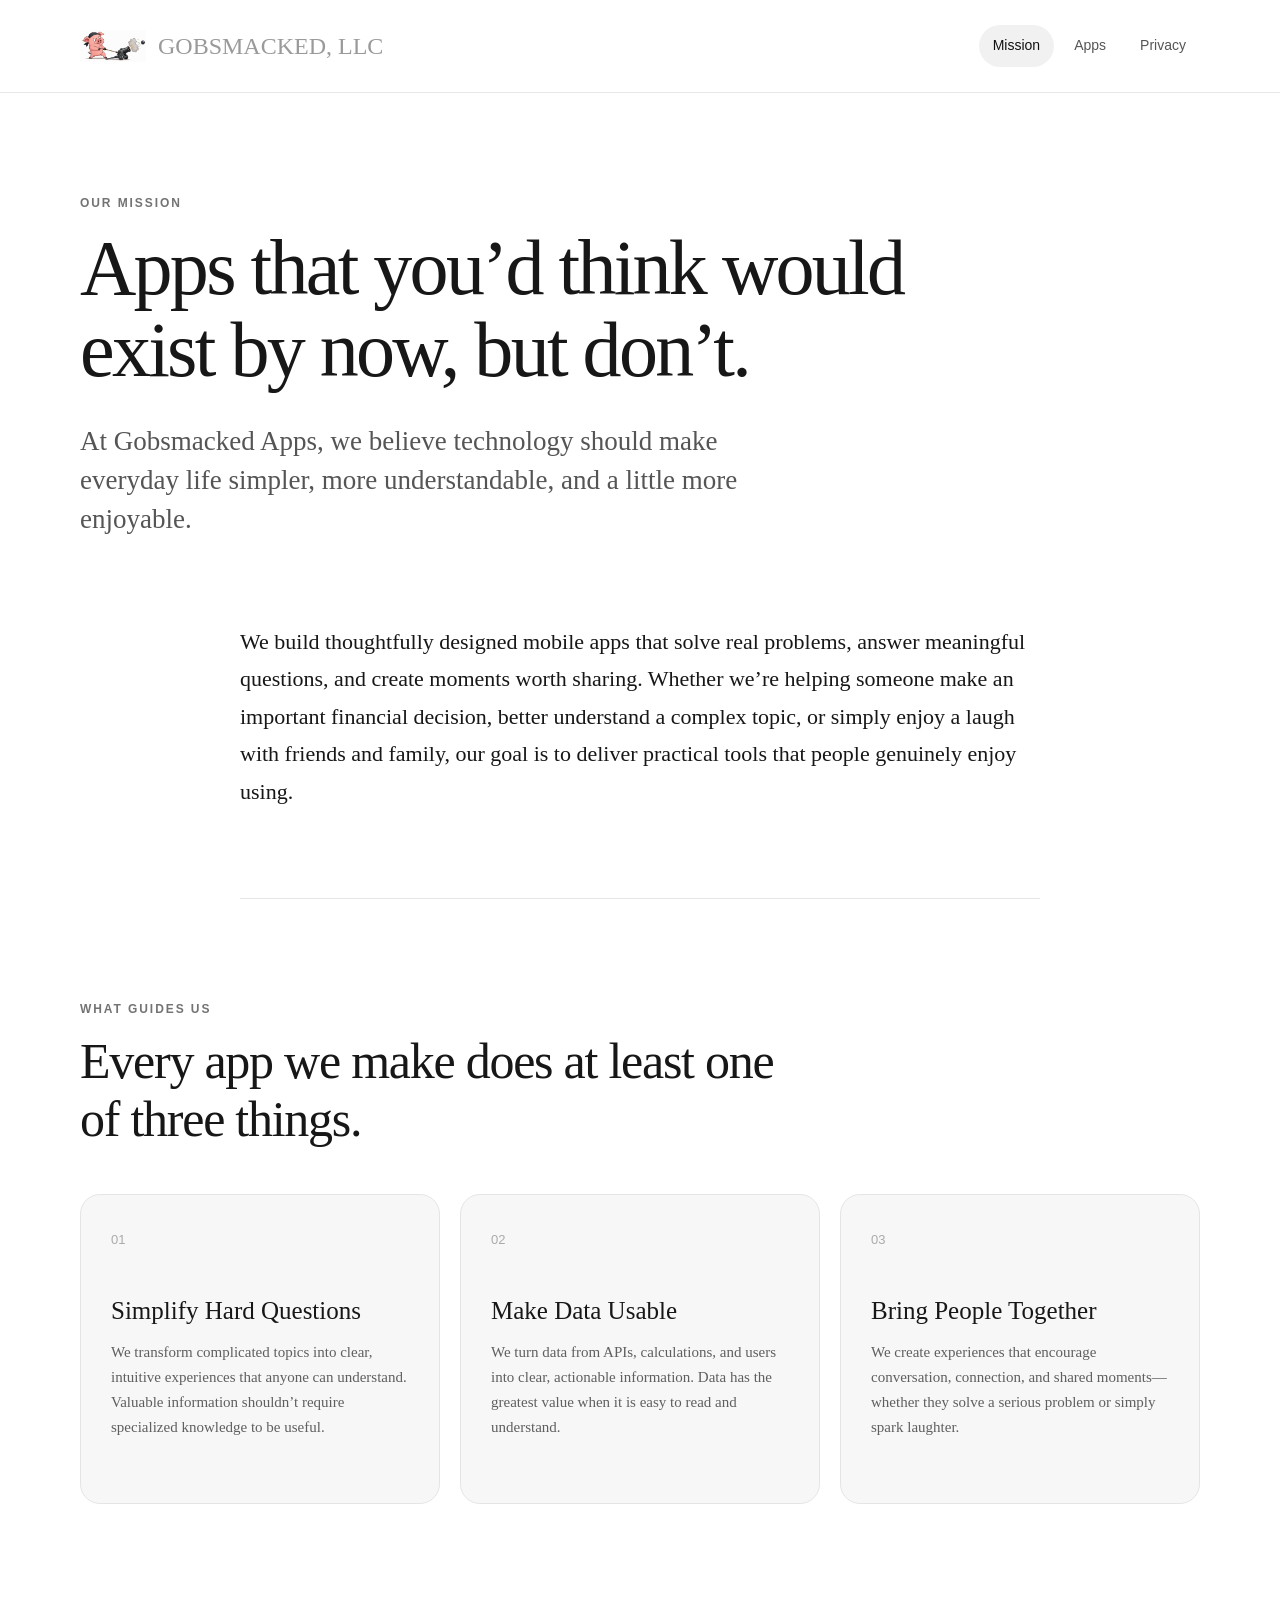
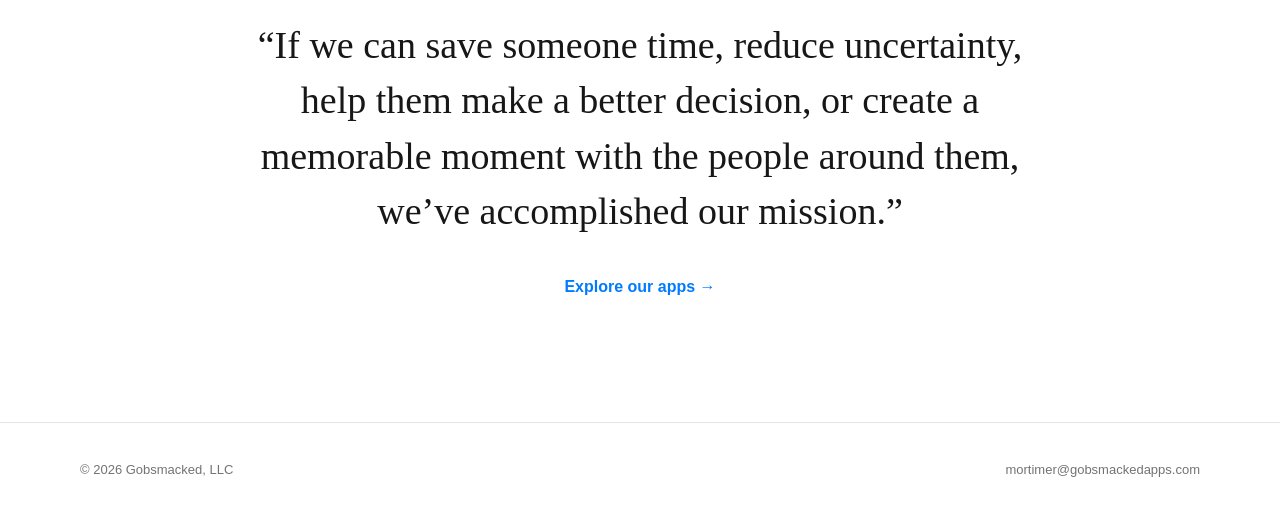
==== index.html @ e380d339 "add More-House app detail page" ====
<!DOCTYPE html>
<html lang="en">
  <head>
    <meta charset="utf-8">
    <meta name="viewport" content="width=device-width, initial-scale=1">
    <meta name="description" content="Gobsmacked Apps builds thoughtful mobile apps that make everyday life simpler, clearer, and more enjoyable.">
    <title>Our Mission | Gobsmacked Apps</title>
    <link rel="stylesheet" href="styles.css">
  </head>
  <body>
    <header class="site-header">
      <div class="site-header-inner">
        <a class="brand" href="./index.html" aria-label="Gobsmacked Apps home">
          <img src="other-images/logo.png" class="brand-logo" alt="">
          <span>GOBSMACKED, LLC</span>
        </a>
        <nav class="site-nav" aria-label="Main navigation">
          <a href="./index.html" aria-current="page">Mission</a>
          <a href="./apps/index.html">Apps</a>
          <a href="./privacy/index.html">Privacy</a>
        </nav>
      </div>
    </header>

    <main>
      <section class="mission-hero page-shell">
        <p class="eyebrow">OUR MISSION</p>
        <h1>Apps that you’d think would exist by now, but don’t.</h1>
        <p class="hero-copy">At Gobsmacked Apps, we believe technology should make everyday life simpler, more understandable, and a little more enjoyable.</p>
      </section>

      <section class="mission-intro page-shell narrow-shell">
        <p>We build thoughtfully designed mobile apps that solve real problems, answer meaningful questions, and create moments worth sharing. Whether we’re helping someone make an important financial decision, better understand a complex topic, or simply enjoy a laugh with friends and family, our goal is to deliver practical tools that people genuinely enjoy using.</p>
      </section>

      <section class="principles-section page-shell" aria-labelledby="principles-title">
        <div class="section-heading">
          <p class="eyebrow">WHAT GUIDES US</p>
          <h2 id="principles-title">Every app we make does at least one of three things.</h2>
        </div>

        <div class="principles-grid">
          <article class="principle-card">
            <span class="principle-number">01</span>
            <h3>Simplify Hard Questions</h3>
            <p>We transform complicated topics into clear, intuitive experiences that anyone can understand. Valuable information shouldn’t require specialized knowledge to be useful.</p>
          </article>
          <article class="principle-card">
            <span class="principle-number">02</span>
            <h3>Make Data Usable</h3>
            <p>We turn data from APIs, calculations, and users into clear, actionable information. Data has the greatest value when it is easy to read and understand.</p>
          </article>
          <article class="principle-card">
            <span class="principle-number">03</span>
            <h3>Bring People Together</h3>
            <p>We create experiences that encourage conversation, connection, and shared moments—whether they solve a serious problem or simply spark laughter.</p>
          </article>
        </div>
      </section>

      <section class="mission-closing page-shell narrow-shell">
        <blockquote>“If we can save someone time, reduce uncertainty, help them make a better decision, or create a memorable moment with the people around them, we’ve accomplished our mission.”</blockquote>
        <a class="text-link" href="./apps/index.html#collection">Explore our apps <span aria-hidden="true">→</span></a>
      </section>
    </main>

    <footer class="site-footer">
      <div class="page-shell footer-inner">
        <p>© 2026 Gobsmacked, LLC</p>
        <a href="mailto:mortimer@gobsmackedapps.com">mortimer@gobsmackedapps.com</a>
      </div>
    </footer>
  </body>
</html>
---- styles.css ----
:root {
  --ink: #171717;
  --muted: #737373;
  --soft: #f7f7f7;
  --line: #e5e5e5;
  --blue: #007aff;
}

* {
  box-sizing: border-box;
}

html {
  scroll-behavior: smooth;
}

body {
  margin: 0;
  color: var(--ink);
  background: #fff;
  font-family: Georgia, "Times New Roman", serif;
  font-size: 17px;
  line-height: 1.7;
}

img {
  max-width: 100%;
}

a {
  color: inherit;
}

.page-shell {
  width: min(1120px, calc(100% - 48px));
  margin-inline: auto;
}

.narrow-shell {
  width: min(800px, calc(100% - 48px));
}

.site-header {
  position: sticky;
  z-index: 20;
  top: 0;
  border-bottom: 1px solid rgba(229, 229, 229, 0.9);
  background: rgba(255, 255, 255, 0.94);
  backdrop-filter: blur(14px);
}

.site-header-inner {
  display: flex;
  align-items: center;
  justify-content: space-between;
  width: min(1120px, calc(100% - 48px));
  min-height: 92px;
  margin-inline: auto;
  gap: 32px;
}

.brand {
  display: inline-flex;
  align-items: center;
  gap: 12px;
  color: #9a9a9a;
  font-size: 24px;
  line-height: 1;
  text-decoration: none;
  white-space: nowrap;
}

.brand-logo {
  width: 66px;
  height: 66px;
  object-fit: contain;
}

.site-nav {
  display: flex;
  align-items: center;
  gap: 6px;
  font-family: -apple-system, BlinkMacSystemFont, "Segoe UI", sans-serif;
  font-size: 14px;
}

.site-nav a {
  padding: 9px 14px;
  border-radius: 999px;
  color: #565656;
  text-decoration: none;
  transition: color 0.2s, background 0.2s;
}

.site-nav a:hover,
.site-nav a[aria-current="page"] {
  color: #111;
  background: #f1f1f1;
}

.eyebrow {
  margin: 0 0 14px;
  color: var(--muted);
  font-family: -apple-system, BlinkMacSystemFont, "Segoe UI", sans-serif;
  font-size: 12px;
  font-weight: 700;
  letter-spacing: 0.16em;
}

.mission-hero,
.page-hero {
  padding-top: 100px;
  padding-bottom: 66px;
}

.mission-hero h1,
.page-hero h1 {
  max-width: 930px;
  margin: 0;
  font-size: clamp(46px, 7vw, 78px);
  font-weight: 400;
  letter-spacing: -0.035em;
  line-height: 1.04;
}

.page-hero h1 {
  max-width: 760px;
}

.hero-copy {
  max-width: 720px;
  margin: 32px 0 0;
  color: #555;
  font-size: clamp(20px, 2.5vw, 27px);
  line-height: 1.45;
}

.mission-intro {
  padding: 18px 0 88px;
  border-bottom: 1px solid var(--line);
  font-size: 22px;
  line-height: 1.7;
}

.mission-intro p {
  margin: 0;
}

.principles-section {
  padding: 100px 0;
}

.section-heading {
  max-width: 720px;
  margin-bottom: 46px;
}

.section-heading h2,
.contact-strip h2 {
  margin: 0;
  font-size: clamp(34px, 4.5vw, 50px);
  font-weight: 400;
  letter-spacing: -0.025em;
  line-height: 1.15;
}

.principles-grid {
  display: grid;
  grid-template-columns: repeat(3, 1fr);
  gap: 20px;
}

.principle-card {
  min-height: 310px;
  padding: 30px;
  border: 1px solid var(--line);
  border-radius: 20px;
  background: var(--soft);
}

.principle-number {
  color: #aaa;
  font-family: -apple-system, BlinkMacSystemFont, "Segoe UI", sans-serif;
  font-size: 13px;
}

.principle-card h3 {
  margin: 42px 0 14px;
  font-size: 25px;
  font-weight: 400;
  line-height: 1.2;
}

.principle-card p {
  margin: 0;
  color: #5f5f5f;
  font-size: 15px;
  line-height: 1.65;
}

.mission-closing {
  padding: 14px 0 120px;
  text-align: center;
}

.mission-closing blockquote {
  margin: 0 0 34px;
  font-size: clamp(25px, 3.5vw, 38px);
  line-height: 1.45;
}

.text-link {
  color: var(--blue);
  font-family: -apple-system, BlinkMacSystemFont, "Segoe UI", sans-serif;
  font-size: 16px;
  font-weight: 600;
  text-decoration: none;
}

.text-link:hover {
  text-decoration: underline;
}

.catalog-section {
  padding: 30px 0 110px;
}

.catalog-heading {
  display: flex;
  align-items: end;
  justify-content: space-between;
  max-width: none;
  gap: 40px;
  scroll-margin-top: 112px;
}

.catalog-heading > p {
  max-width: 390px;
  margin: 0 0 4px;
  color: var(--muted);
}

.apps-grid {
  display: grid;
  grid-template-columns: repeat(2, minmax(0, 1fr));
  gap: 20px;
}

.app-store-item {
  display: flex;
  align-items: center;
  min-height: 136px;
  gap: 18px;
  padding: 24px;
  border: 1px solid var(--line);
  border-radius: 20px;
  color: inherit;
  background: var(--soft);
  font-family: -apple-system, BlinkMacSystemFont, "Segoe UI", sans-serif;
  text-decoration: none;
  transition: background 0.2s, transform 0.2s;
}

.app-store-item:hover {
  background: #efefef;
  transform: translateY(-1px);
}

.app-icon {
  width: 76px;
  height: 76px;
  border-radius: 17px;
  flex-shrink: 0;
}

.app-info {
  flex: 1;
  min-width: 0;
}

.app-name {
  font-size: 19px;
  font-weight: 650;
  line-height: 1.2;
}

.app-description {
  margin-top: 7px;
  color: #707070;
  font-size: 13px;
  line-height: 1.45;
}

.app-card-arrow {
  flex-shrink: 0;
  color: #9a9a9a;
  font-size: 24px;
  line-height: 1;
  transition: color 0.2s, transform 0.2s;
}

.app-store-item:hover .app-card-arrow {
  color: var(--blue);
  transform: translateX(3px);
}

.app-detail-hero {
  display: grid;
  grid-template-columns: minmax(220px, 310px) minmax(0, 1fr);
  gap: clamp(48px, 8vw, 100px);
  padding-top: 96px;
  padding-bottom: 105px;
}

.app-detail-product {
  align-self: start;
}

.app-detail-icon {
  display: block;
  width: 100%;
  border-radius: 24%;
  box-shadow: 0 24px 55px rgba(0, 0, 0, 0.14);
}

.app-detail-action {
  display: inline-flex;
  align-items: center;
  justify-content: center;
  min-height: 44px;
  margin-top: 24px;
  padding: 10px 18px;
  border-radius: 999px;
  color: #555;
  background: #e9e9e9;
  font-family: -apple-system, BlinkMacSystemFont, "Segoe UI", sans-serif;
  font-size: 12px;
  font-weight: 750;
  letter-spacing: 0.045em;
  line-height: 1;
  text-decoration: none;
}

.app-detail-action.is-available {
  color: #fff;
  background: var(--blue);
}

.app-detail-note {
  margin: 14px 0 0;
  color: var(--muted);
  font-size: 13px;
  line-height: 1.5;
}

.app-detail-copy h1 {
  margin: 0;
  font-family: -apple-system, BlinkMacSystemFont, "Segoe UI", sans-serif;
  font-size: clamp(50px, 7vw, 82px);
  font-weight: 800;
  letter-spacing: -0.055em;
  line-height: 0.98;
}

.app-detail-copy h2 {
  max-width: 690px;
  margin: 28px 0 26px;
  font-size: clamp(29px, 3.7vw, 44px);
  font-weight: 400;
  letter-spacing: -0.025em;
  line-height: 1.17;
}

.app-detail-copy > p:not(.eyebrow) {
  max-width: 710px;
  margin: 0 0 16px;
  color: #4f4f4f;
  font-size: 19px;
  line-height: 1.65;
}

.app-detail-copy .privacy-promise {
  margin-top: 27px;
  padding-top: 22px;
  border-top: 1px solid var(--line);
  color: #277b42;
  font-size: 15px;
  font-style: italic;
}

.app-content-section {
  padding-top: 100px;
  padding-bottom: 100px;
}

.app-content-section h2,
.app-gallery-section h2,
.app-final-cta h2 {
  margin: 0;
  font-size: clamp(35px, 4.6vw, 52px);
  font-weight: 400;
  letter-spacing: -0.03em;
  line-height: 1.13;
}

.app-content-intro {
  border-top: 1px solid var(--line);
}

.question-grid,
.difference-grid {
  display: grid;
  grid-template-columns: repeat(2, minmax(0, 1fr));
  gap: 20px;
}

.question-grid article,
.difference-grid article {
  padding: 30px;
  border: 1px solid var(--line);
  border-radius: 20px;
  background: var(--soft);
}

.question-grid h3,
.difference-grid h3,
.feature-panel h3 {
  margin: 0 0 12px;
  font-size: 23px;
  font-weight: 400;
  line-height: 1.3;
}

.question-grid p,
.difference-grid p {
  margin: 0;
  color: #5d5d5d;
  font-size: 15px;
  line-height: 1.65;
}

.workflow-section,
.scenario-section {
  background: #f6fbf7;
}

.section-heading > p:last-child {
  color: #5f5f5f;
  font-size: 18px;
}

.workflow-grid {
  display: grid;
  grid-template-columns: repeat(4, minmax(0, 1fr));
  gap: 18px;
  margin: 0;
  padding: 0;
  list-style: none;
  counter-reset: none;
}

.workflow-grid li {
  margin: 0;
  padding: 27px;
  border: 1px solid #dcebe0;
  border-radius: 18px;
  background: #fff;
}

.workflow-grid span {
  color: #26b957;
  font-family: -apple-system, BlinkMacSystemFont, "Segoe UI", sans-serif;
  font-size: 12px;
  font-weight: 750;
  letter-spacing: 0.1em;
}

.workflow-grid h3 {
  margin: 32px 0 12px;
  font-size: 20px;
  font-weight: 400;
  line-height: 1.3;
}

.workflow-grid p {
  margin: 0;
  color: #626262;
  font-size: 14px;
  line-height: 1.6;
}

.app-gallery-section {
  padding-top: 108px;
  padding-bottom: 115px;
}

.gallery-heading {
  display: flex;
  align-items: end;
  justify-content: space-between;
  gap: 50px;
  margin-bottom: 45px;
}

.gallery-heading > p {
  max-width: 360px;
  margin: 0 0 5px;
  color: var(--muted);
}

.app-gallery {
  display: flex;
  gap: 30px;
  overflow-x: auto;
  padding: 10px 4px 28px;
  scroll-snap-type: x mandatory;
  scrollbar-color: #c9c9c9 transparent;
}

.gallery-phone {
  position: relative;
  flex: 0 0 min(310px, 78vw);
  aspect-ratio: 1 / 2;
  margin: 0;
  scroll-snap-align: start;
}

.gallery-phone-screen {
  position: absolute;
  z-index: 1;
  top: 2.8%;
  right: 7.1%;
  bottom: 4.25%;
  left: 8.1%;
  overflow: hidden;
  border-radius: 13% / 6%;
  background: #000;
}

.gallery-phone-screen img {
  width: 100%;
  height: 100%;
  object-fit: cover;
}

.gallery-phone-frame {
  position: absolute;
  z-index: 2;
  inset: 0;
  width: 100%;
  height: 100%;
  pointer-events: none;
}

.gallery-phone figcaption {
  position: absolute;
  z-index: 3;
  bottom: -34px;
  left: 0;
  width: 100%;
  color: #666;
  font-family: -apple-system, BlinkMacSystemFont, "Segoe UI", sans-serif;
  font-size: 12px;
  text-align: center;
}

.scenario-layout,
.feature-split {
  display: grid;
  grid-template-columns: minmax(0, 0.9fr) minmax(0, 1.1fr);
  align-items: start;
  gap: clamp(50px, 8vw, 110px);
}

.scenario-layout > div > p:last-child,
.feature-split > div > p {
  color: #5e5e5e;
  font-size: 18px;
}

.scenario-list {
  display: grid;
  gap: 12px;
  margin: 0;
  padding: 0;
  list-style: none;
}

.scenario-list li {
  margin: 0;
  padding: 16px 19px;
  border: 1px solid #dcebe0;
  border-radius: 12px;
  background: #fff;
}

.feature-panel {
  padding: 32px;
  border-radius: 20px;
  color: #fff;
  background: #16251a;
}

.feature-panel ul {
  margin: 22px 0 0;
  padding-left: 21px;
}

.feature-panel li {
  margin: 10px 0;
}

.difference-section {
  border-top: 1px solid var(--line);
}

.faq-section {
  padding-top: 30px;
}

.faq-list {
  margin-top: 38px;
  border-top: 1px solid var(--line);
}

.faq-list details {
  border-bottom: 1px solid var(--line);
}

.faq-list summary {
  padding: 22px 38px 22px 0;
  cursor: pointer;
  font-size: 19px;
  font-weight: 600;
}

.faq-list details p {
  max-width: 800px;
  margin: -4px 0 24px;
  color: #5c5c5c;
}

.app-final-cta {
  display: grid;
  grid-template-columns: 100px minmax(0, 1fr) auto;
  align-items: center;
  gap: 30px;
  margin-top: 20px;
  margin-bottom: 110px;
  padding: 42px;
  border-radius: 24px;
  color: #fff;
  background: #16251a;
}

.app-final-icon {
  width: 100px;
  height: 100px;
  border-radius: 23px;
}

.app-final-cta .eyebrow {
  color: #94b99e;
}

.app-final-cta h2 {
  font-size: clamp(29px, 3.8vw, 42px);
}

.app-final-cta p:not(.eyebrow) {
  max-width: 620px;
  margin: 12px 0 0;
  color: #c6d4c9;
}

.app-final-cta .app-detail-action {
  margin: 0;
  color: #11351c;
  background: #fff;
}

.contact-strip {
  display: flex;
  align-items: center;
  justify-content: space-between;
  gap: 30px;
  margin-bottom: 110px;
  padding: 48px;
  border-radius: 24px;
  color: #fff;
  background: #111;
}

.contact-strip h2 {
  font-size: clamp(28px, 4vw, 42px);
}

.contact-strip .eyebrow {
  color: #aaa;
}

.contact-button {
  display: inline-flex;
  align-items: center;
  gap: 10px;
  flex-shrink: 0;
  padding: 13px 20px;
  border-radius: 9px;
  color: #fff;
  background: #1d74f2;
  font-family: -apple-system, BlinkMacSystemFont, "Segoe UI", sans-serif;
  font-size: 14px;
  font-weight: 650;
  text-decoration: none;
}

.contact-button img {
  width: 22px;
  height: 22px;
  object-fit: contain;
}

.policy-hero {
  padding: 92px 0 60px;
  border-bottom: 1px solid var(--line);
}

.policy-hero h1 {
  margin: 0;
  font-size: clamp(42px, 6vw, 66px);
  font-weight: 400;
  letter-spacing: -0.03em;
  line-height: 1.08;
}

.policy-date {
  margin: 24px 0 0;
  color: var(--muted);
  font-style: italic;
}

.policy-content {
  width: min(850px, calc(100% - 48px));
  margin-inline: auto;
  padding: 64px 0 110px;
}

.policy-content > p:first-child {
  margin-top: 0;
  font-size: 20px;
}

.policy-content h2 {
  margin: 64px 0 18px;
  padding-top: 8px;
  font-size: 30px;
  font-weight: 400;
  line-height: 1.25;
}

.policy-content h3 {
  margin: 28px 0 10px;
  font-size: 21px;
  font-weight: 400;
}

.policy-content p,
.policy-content li {
  color: #383838;
}

.policy-content ul {
  padding-left: 24px;
}

.policy-content li {
  margin: 8px 0;
}

.policy-content a {
  color: var(--blue);
}

.policy-content details {
  margin: 14px 0;
  padding: 0 22px;
  border: 1px solid var(--line);
  border-radius: 14px;
  background: var(--soft);
}

.policy-content summary {
  padding: 18px 0;
  cursor: pointer;
  font-size: 20px;
  font-weight: 600;
}

.policy-content details p:last-child {
  margin-bottom: 22px;
}

.policy-note {
  margin-top: 64px;
  padding: 24px 28px;
  border-left: 3px solid #bdbdbd;
  background: var(--soft);
}

.policy-note h2 {
  margin-top: 0;
}

.site-footer {
  border-top: 1px solid var(--line);
  color: var(--muted);
  font-family: -apple-system, BlinkMacSystemFont, "Segoe UI", sans-serif;
  font-size: 13px;
}

.footer-inner {
  display: flex;
  align-items: center;
  justify-content: space-between;
  min-height: 94px;
  gap: 24px;
}

.footer-inner p {
  margin: 0;
}

.footer-inner a {
  color: inherit;
  text-decoration: none;
}

.footer-inner a:hover {
  color: var(--ink);
}

@media (max-width: 820px) {
  .principles-grid {
    grid-template-columns: 1fr;
  }

  .principle-card {
    min-height: 0;
  }

  .principle-card h3 {
    margin-top: 26px;
  }

  .catalog-heading {
    display: block;
  }

  .catalog-heading > p {
    margin-top: 18px;
  }

  .apps-grid {
    grid-template-columns: 1fr;
  }

  .app-detail-hero {
    grid-template-columns: 220px minmax(0, 1fr);
    gap: 44px;
  }

  .workflow-grid {
    grid-template-columns: repeat(2, minmax(0, 1fr));
  }

  .scenario-layout,
  .feature-split {
    grid-template-columns: 1fr;
  }

  .app-final-cta {
    grid-template-columns: 80px minmax(0, 1fr);
  }

  .app-final-icon {
    width: 80px;
    height: 80px;
  }

  .app-final-cta .app-detail-action {
    grid-column: 2;
    justify-self: start;
  }
}

@media (max-width: 620px) {
  .page-shell,
  .narrow-shell,
  .site-header-inner,
  .policy-content {
    width: min(100% - 32px, 1120px);
  }

  .site-header-inner {
    min-height: 78px;
    gap: 12px;
  }

  .brand {
    gap: 8px;
    font-size: 0;
  }

  .brand-logo {
    width: 52px;
    height: 52px;
  }

  .site-nav {
    gap: 2px;
    font-size: 13px;
  }

  .site-nav a {
    padding: 8px 10px;
  }

  .mission-hero,
  .page-hero {
    padding-top: 68px;
    padding-bottom: 50px;
  }

  .mission-intro {
    padding-bottom: 68px;
    font-size: 19px;
  }

  .principles-section,
  .catalog-section {
    padding: 74px 0;
  }

  .mission-closing {
    padding-bottom: 82px;
  }

  .contact-strip {
    display: block;
    margin-bottom: 74px;
    padding: 30px;
  }

  .contact-button {
    margin-top: 24px;
  }

  .app-store-item {
    display: grid;
    grid-template-columns: 62px minmax(0, 1fr) auto;
    align-items: center;
    column-gap: 16px;
    padding: 18px;
  }

  .app-icon {
    width: 62px;
    height: 62px;
  }

  .app-detail-hero {
    grid-template-columns: 112px minmax(0, 1fr);
    gap: 22px;
    padding-top: 58px;
    padding-bottom: 72px;
  }

  .app-detail-product {
    grid-column: 1;
    grid-row: 1 / span 3;
  }

  .app-detail-copy {
    display: contents;
  }

  .app-detail-icon {
    border-radius: 27px;
  }

  .app-detail-product .app-detail-action {
    width: 100%;
    min-height: 36px;
    margin-top: 14px;
    padding: 8px 5px;
    font-size: 9px;
  }

  .app-detail-note {
    display: none;
  }

  .app-detail-copy h1 {
    grid-column: 2;
    grid-row: 2;
    font-size: 42px;
  }

  .app-detail-copy h2 {
    grid-column: 2;
    grid-row: 3;
    margin: 15px 0 17px;
    font-size: 25px;
  }

  .app-detail-copy > p:not(.eyebrow) {
    grid-column: 1 / -1;
    font-size: 16px;
  }

  .app-detail-copy .eyebrow {
    grid-column: 2;
    grid-row: 1;
    align-self: end;
    margin-bottom: 8px;
    font-size: 9px;
  }

  .app-content-section,
  .app-gallery-section {
    padding-top: 72px;
    padding-bottom: 72px;
  }

  .question-grid,
  .difference-grid,
  .workflow-grid {
    grid-template-columns: 1fr;
  }

  .gallery-heading {
    display: block;
  }

  .gallery-heading > p {
    margin-top: 16px;
  }

  .app-gallery {
    margin-right: -16px;
  }

  .app-final-cta {
    display: grid;
    grid-template-columns: 64px minmax(0, 1fr);
    gap: 20px;
    margin-bottom: 74px;
    padding: 27px;
  }

  .app-final-icon {
    width: 64px;
    height: 64px;
    border-radius: 15px;
  }

  .app-final-cta .app-detail-action {
    grid-column: 1 / -1;
    justify-self: stretch;
  }

  .policy-hero {
    padding: 66px 0 44px;
  }

  .policy-content {
    padding: 48px 0 80px;
  }

  .policy-content h2 {
    margin-top: 50px;
  }

  .footer-inner {
    display: block;
    padding: 26px 0;
  }

  .footer-inner a {
    display: inline-block;
    margin-top: 4px;
  }
}

@media (prefers-reduced-motion: reduce) {
  html {
    scroll-behavior: auto;
  }
}
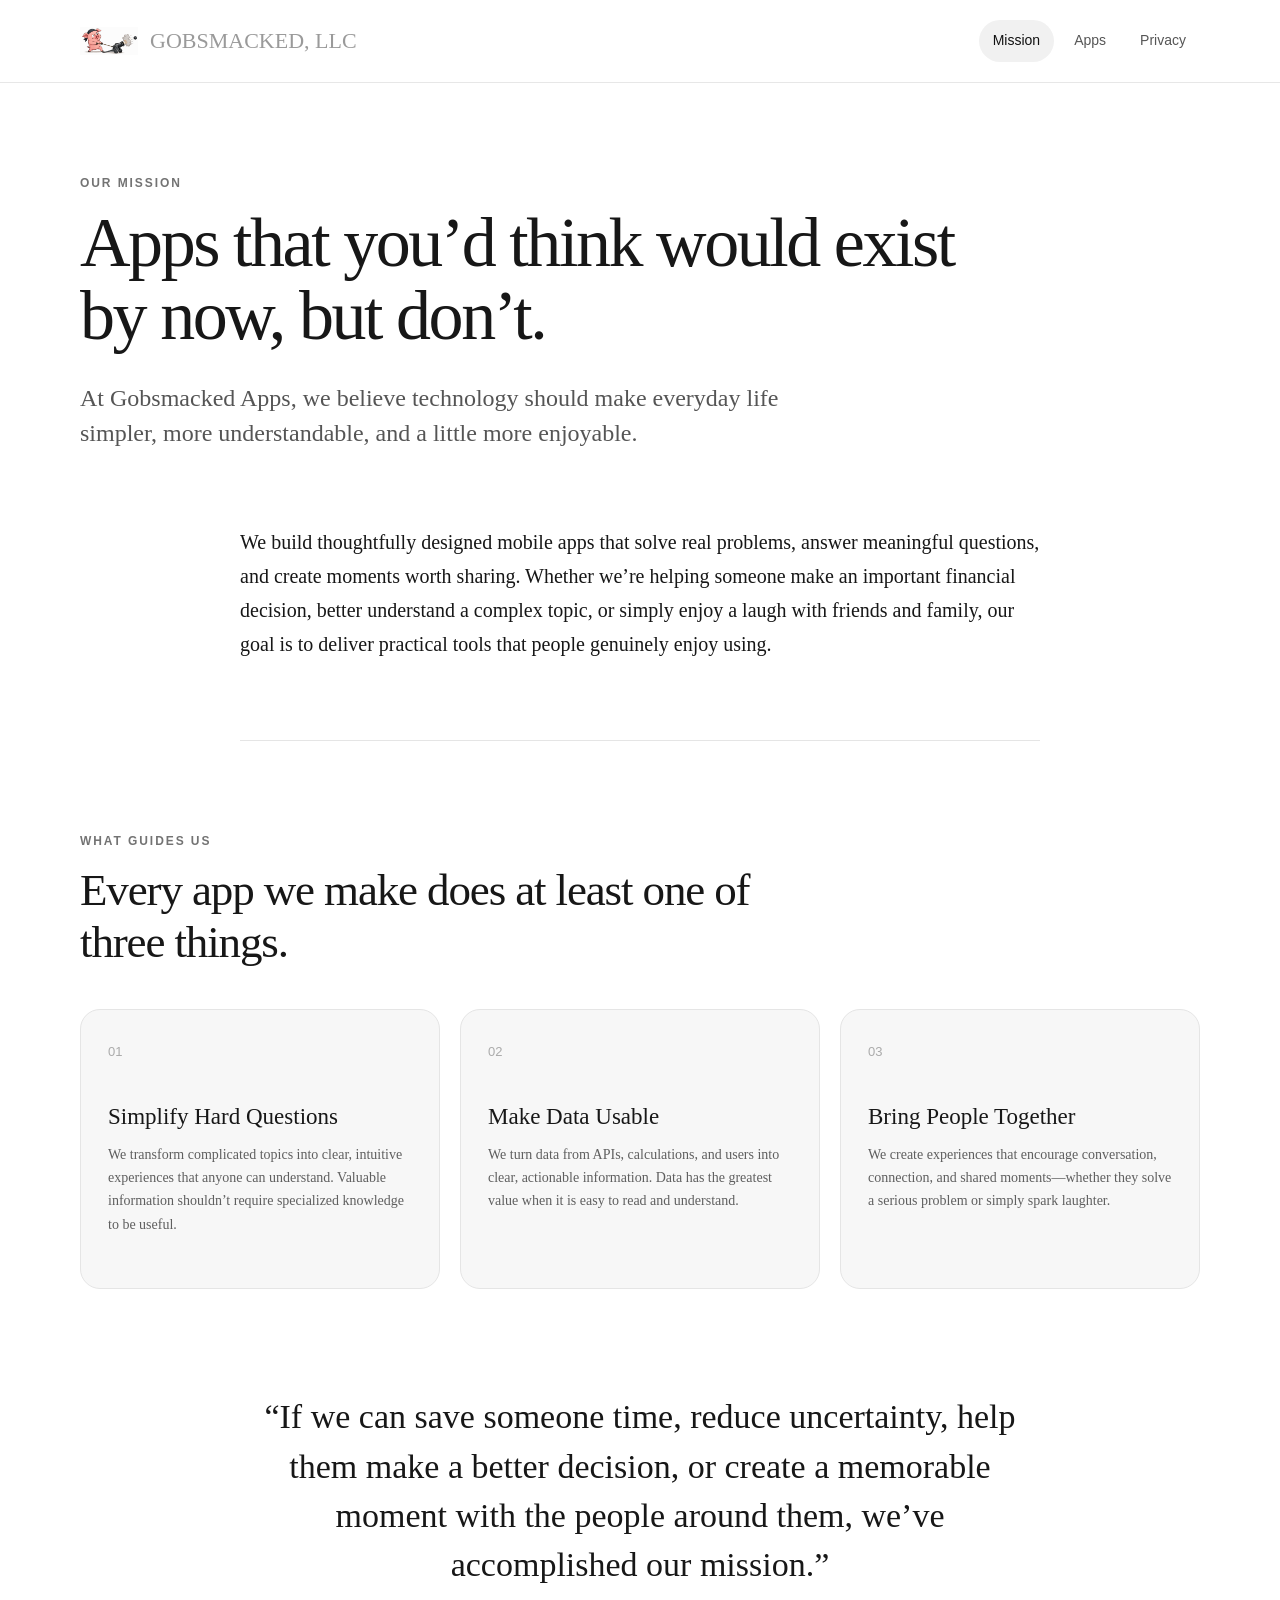
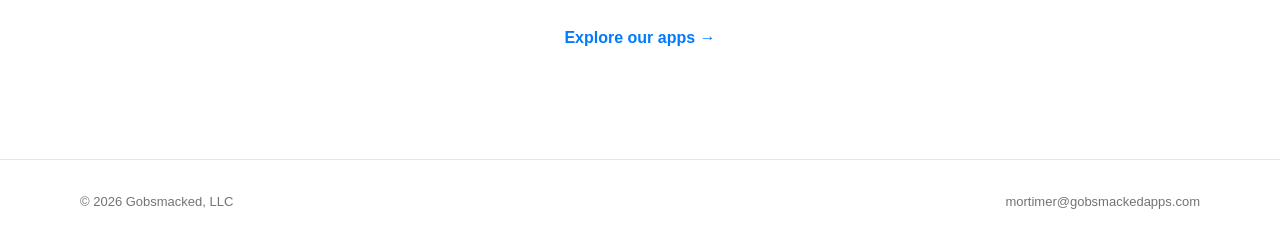
==== commit 72d8e848: "Bust stale styles and fix screen sizing" ====
--- a/index.html
+++ b/index.html
@@ -5,7 +5,7 @@
     <meta name="viewport" content="width=device-width, initial-scale=1">
     <meta name="description" content="Gobsmacked Apps builds thoughtful mobile apps that make everyday life simpler, clearer, and more enjoyable.">
     <title>Our Mission | Gobsmacked Apps</title>
-    <link rel="stylesheet" href="styles.css">
+    <link rel="stylesheet" href="styles.css?v=20260813-1">
   </head>
   <body>
     <header class="site-header">
--- a/styles.css
+++ b/styles.css
@@ -19,7 +19,7 @@
   color: var(--ink);
   background: #fff;
   font-family: Georgia, "Times New Roman", serif;
-  font-size: 17px;
+  font-size: 16px;
   line-height: 1.7;
 }
 
@@ -54,7 +54,7 @@
   align-items: center;
   justify-content: space-between;
   width: min(1120px, calc(100% - 48px));
-  min-height: 92px;
+  min-height: 82px;
   margin-inline: auto;
   gap: 32px;
 }
@@ -64,15 +64,15 @@
   align-items: center;
   gap: 12px;
   color: #9a9a9a;
-  font-size: 24px;
+  font-size: 22px;
   line-height: 1;
   text-decoration: none;
   white-space: nowrap;
 }
 
 .brand-logo {
-  width: 66px;
-  height: 66px;
+  width: 58px;
+  height: 58px;
   object-fit: contain;
 }
 
@@ -109,15 +109,15 @@
 
 .mission-hero,
 .page-hero {
-  padding-top: 100px;
-  padding-bottom: 66px;
+  padding-top: 90px;
+  padding-bottom: 58px;
 }
 
 .mission-hero h1,
 .page-hero h1 {
   max-width: 930px;
   margin: 0;
-  font-size: clamp(46px, 7vw, 78px);
+  font-size: clamp(42px, 6.3vw, 70px);
   font-weight: 400;
   letter-spacing: -0.035em;
   line-height: 1.04;
@@ -129,16 +129,16 @@
 
 .hero-copy {
   max-width: 720px;
-  margin: 32px 0 0;
+  margin: 28px 0 0;
   color: #555;
-  font-size: clamp(20px, 2.5vw, 27px);
+  font-size: clamp(18px, 2.25vw, 24px);
   line-height: 1.45;
 }
 
 .mission-intro {
-  padding: 18px 0 88px;
+  padding: 16px 0 79px;
   border-bottom: 1px solid var(--line);
-  font-size: 22px;
+  font-size: 20px;
   line-height: 1.7;
 }
 
@@ -147,18 +147,18 @@
 }
 
 .principles-section {
-  padding: 100px 0;
+  padding: 90px 0;
 }
 
 .section-heading {
   max-width: 720px;
-  margin-bottom: 46px;
+  margin-bottom: 41px;
 }
 
 .section-heading h2,
 .contact-strip h2 {
   margin: 0;
-  font-size: clamp(34px, 4.5vw, 50px);
+  font-size: clamp(31px, 4.05vw, 45px);
   font-weight: 400;
   letter-spacing: -0.025em;
   line-height: 1.15;
@@ -171,8 +171,8 @@
 }
 
 .principle-card {
-  min-height: 310px;
-  padding: 30px;
+  min-height: 280px;
+  padding: 27px;
   border: 1px solid var(--line);
   border-radius: 20px;
   background: var(--soft);
@@ -185,8 +185,8 @@
 }
 
 .principle-card h3 {
-  margin: 42px 0 14px;
-  font-size: 25px;
+  margin: 38px 0 13px;
+  font-size: 23px;
   font-weight: 400;
   line-height: 1.2;
 }
@@ -194,18 +194,18 @@
 .principle-card p {
   margin: 0;
   color: #5f5f5f;
-  font-size: 15px;
+  font-size: 14px;
   line-height: 1.65;
 }
 
 .mission-closing {
-  padding: 14px 0 120px;
+  padding: 13px 0 108px;
   text-align: center;
 }
 
 .mission-closing blockquote {
   margin: 0 0 34px;
-  font-size: clamp(25px, 3.5vw, 38px);
+  font-size: clamp(23px, 3.15vw, 34px);
   line-height: 1.45;
 }
 
@@ -222,7 +222,7 @@
 }
 
 .catalog-section {
-  padding: 30px 0 110px;
+  padding: 27px 0 99px;
 }
 
 .catalog-heading {
@@ -249,9 +249,9 @@
 .app-store-item {
   display: flex;
   align-items: center;
-  min-height: 136px;
-  gap: 18px;
-  padding: 24px;
+  min-height: 122px;
+  gap: 16px;
+  padding: 22px;
   border: 1px solid var(--line);
   border-radius: 20px;
   color: inherit;
@@ -267,8 +267,8 @@
 }
 
 .app-icon {
-  width: 76px;
-  height: 76px;
+  width: 68px;
+  height: 68px;
   border-radius: 17px;
   flex-shrink: 0;
 }
@@ -279,7 +279,7 @@
 }
 
 .app-name {
-  font-size: 19px;
+  font-size: 17px;
   font-weight: 650;
   line-height: 1.2;
 }
@@ -287,7 +287,7 @@
 .app-description {
   margin-top: 7px;
   color: #707070;
-  font-size: 13px;
+  font-size: 12px;
   line-height: 1.45;
 }
 
@@ -679,20 +679,273 @@
   background: #fff;
 }
 
+/* More-House uses a denser marketing layout so the full story is quick to scan. */
+.more-house-page .app-detail-hero {
+  grid-template-columns: 165px minmax(0, 1fr);
+  gap: clamp(26px, 4.5vw, 50px);
+  padding-top: 36px;
+  padding-bottom: 42px;
+}
+
+.more-house-page .app-detail-icon {
+  border-radius: 22%;
+}
+
+.more-house-page .app-detail-action {
+  min-height: 34px;
+  margin-top: 12px;
+  padding: 7px 13px;
+  font-size: 9px;
+}
+
+.more-house-page .app-detail-note {
+  margin-top: 7px;
+  font-size: 10px;
+  line-height: 1.4;
+}
+
+.more-house-page .app-detail-copy h1 {
+  font-size: clamp(38px, 4.8vw, 54px);
+}
+
+.more-house-page .app-detail-copy h2 {
+  margin: 13px 0 11px;
+  font-size: clamp(22px, 2.8vw, 31px);
+}
+
+.more-house-page .app-detail-copy > p:not(.eyebrow) {
+  margin-bottom: 8px;
+  font-size: 14px;
+  line-height: 1.45;
+}
+
+.more-house-page .app-detail-copy .privacy-promise {
+  margin-top: 12px;
+  padding-top: 10px;
+  font-size: 11px;
+}
+
+.more-house-page .app-gallery-section {
+  padding-top: 54px;
+  padding-bottom: 62px;
+  border-top: 1px solid var(--line);
+}
+
+.more-house-page .gallery-heading {
+  margin-bottom: 25px;
+}
+
+.more-house-page .app-gallery {
+  gap: 24px;
+  padding-bottom: 24px;
+}
+
+.more-house-page .gallery-phone {
+  flex-basis: min(230px, 68vw);
+}
+
+.more-house-page .gallery-phone figcaption {
+  bottom: -27px;
+  font-size: 11px;
+}
+
+.more-house-page .app-content-section {
+  padding-top: 42px;
+  padding-bottom: 42px;
+}
+
+.more-house-page .app-content-section h2,
+.more-house-page .app-gallery-section h2,
+.more-house-page .app-final-cta h2 {
+  font-size: clamp(25px, 3.2vw, 34px);
+}
+
+.more-house-page .section-heading {
+  margin-bottom: 21px;
+}
+
+.more-house-page .question-grid,
+.more-house-page .difference-grid {
+  gap: 12px;
+}
+
+.more-house-page .question-grid article,
+.more-house-page .difference-grid article {
+  padding: 15px;
+  border-radius: 13px;
+}
+
+.more-house-page .question-grid h3,
+.more-house-page .difference-grid h3 {
+  margin-bottom: 5px;
+  font-size: 16px;
+}
+
+.more-house-page .question-grid p,
+.more-house-page .difference-grid p {
+  font-size: 12px;
+  line-height: 1.42;
+}
+
+.more-house-page .workflow-grid {
+  gap: 10px;
+}
+
+.more-house-page .workflow-grid li {
+  display: flex;
+  flex-direction: column;
+  padding: 14px;
+  border-radius: 12px;
+}
+
+.more-house-page .workflow-grid h3 {
+  margin: 10px 0 4px;
+  font-size: 16px;
+}
+
+.more-house-page .workflow-grid p {
+  min-height: 3.9em;
+  font-size: 11px;
+  line-height: 1.35;
+}
+
+.more-house-page .workflow-screen {
+  display: block;
+  flex: 0 0 auto;
+  align-self: center;
+  width: min(100%, 148px);
+  height: auto;
+  aspect-ratio: auto;
+  margin: 12px auto 0;
+  border: 1px solid #d9dfda;
+  border-radius: 20px;
+  box-shadow: 0 10px 24px rgba(18, 61, 30, 0.1);
+}
+
+.more-house-page .feature-screen {
+  display: block;
+  width: 100%;
+  height: auto;
+  aspect-ratio: auto;
+  margin-top: 13px;
+  border: 1px solid #dedede;
+  border-radius: 9px;
+  box-shadow: 0 8px 20px rgba(0, 0, 0, 0.07);
+}
+
+.more-house-page .has-premium {
+  position: relative;
+}
+
+.more-house-page .has-premium > .premium-marker {
+  position: absolute;
+  z-index: 4;
+  top: 0;
+  right: 0;
+  display: inline-flex;
+  align-items: center;
+  justify-content: center;
+  width: 27px;
+  height: 27px;
+  border: 1px solid #a8ddb7;
+  border-radius: 50%;
+  color: #176f34;
+  background: #dff5e5;
+  cursor: help;
+  font-family: -apple-system, BlinkMacSystemFont, "Segoe UI", sans-serif;
+  font-size: 15px;
+  line-height: 1;
+  transform: translate(50%, -50%);
+}
+
+.more-house-page .has-premium > .premium-marker:focus {
+  outline: 2px solid rgba(37, 185, 87, 0.35);
+  outline-offset: 2px;
+}
+
+.more-house-page .has-premium > .premium-marker .premium-tooltip {
+  position: absolute;
+  z-index: 10;
+  bottom: calc(100% + 8px);
+  right: -7px;
+  width: max-content;
+  max-width: 190px;
+  padding: 7px 9px;
+  border-radius: 7px;
+  color: #fff;
+  background: #176f34;
+  box-shadow: 0 6px 18px rgba(0, 0, 0, 0.16);
+  font-size: 11px;
+  font-weight: 600;
+  letter-spacing: normal;
+  line-height: 1.25;
+  opacity: 0;
+  pointer-events: none;
+  text-align: center;
+  transform: translateY(4px);
+  transition: opacity 0.16s, transform 0.16s;
+}
+
+.more-house-page .has-premium > .premium-marker:hover .premium-tooltip,
+.more-house-page .has-premium > .premium-marker:focus .premium-tooltip {
+  opacity: 1;
+  transform: translateY(0);
+}
+
+.more-house-page .faq-section {
+  padding-top: 15px;
+}
+
+.more-house-page .faq-list {
+  margin-top: 24px;
+}
+
+.more-house-page .faq-list summary {
+  padding-top: 15px;
+  padding-bottom: 15px;
+  font-size: 16px;
+}
+
+.more-house-page .faq-list details p {
+  margin-bottom: 17px;
+  font-size: 14px;
+}
+
+.more-house-page .app-final-cta {
+  grid-template-columns: 58px minmax(0, 1fr) auto;
+  gap: 17px;
+  margin-top: 5px;
+  margin-bottom: 45px;
+  padding: 20px;
+  border-radius: 15px;
+}
+
+.more-house-page .app-final-icon {
+  width: 58px;
+  height: 58px;
+  border-radius: 14px;
+}
+
+.more-house-page .app-final-cta p:not(.eyebrow) {
+  margin-top: 5px;
+  font-size: 12px;
+  line-height: 1.38;
+}
+
 .contact-strip {
   display: flex;
   align-items: center;
   justify-content: space-between;
   gap: 30px;
-  margin-bottom: 110px;
-  padding: 48px;
-  border-radius: 24px;
+  margin-bottom: 99px;
+  padding: 43px;
+  border-radius: 22px;
   color: #fff;
   background: #111;
 }
 
 .contact-strip h2 {
-  font-size: clamp(28px, 4vw, 42px);
+  font-size: clamp(25px, 3.6vw, 38px);
 }
 
 .contact-strip .eyebrow {
@@ -721,13 +974,13 @@
 }
 
 .policy-hero {
-  padding: 92px 0 60px;
+  padding: 83px 0 54px;
   border-bottom: 1px solid var(--line);
 }
 
 .policy-hero h1 {
   margin: 0;
-  font-size: clamp(42px, 6vw, 66px);
+  font-size: clamp(38px, 5.4vw, 59px);
   font-weight: 400;
   letter-spacing: -0.03em;
   line-height: 1.08;
@@ -742,25 +995,25 @@
 .policy-content {
   width: min(850px, calc(100% - 48px));
   margin-inline: auto;
-  padding: 64px 0 110px;
+  padding: 58px 0 99px;
 }
 
 .policy-content > p:first-child {
   margin-top: 0;
-  font-size: 20px;
+  font-size: 18px;
 }
 
 .policy-content h2 {
-  margin: 64px 0 18px;
+  margin: 58px 0 16px;
   padding-top: 8px;
-  font-size: 30px;
+  font-size: 27px;
   font-weight: 400;
   line-height: 1.25;
 }
 
 .policy-content h3 {
-  margin: 28px 0 10px;
-  font-size: 21px;
+  margin: 25px 0 9px;
+  font-size: 19px;
   font-weight: 400;
 }
 
@@ -792,7 +1045,7 @@
 .policy-content summary {
   padding: 18px 0;
   cursor: pointer;
-  font-size: 20px;
+  font-size: 18px;
   font-weight: 600;
 }
 
@@ -822,7 +1075,7 @@
   display: flex;
   align-items: center;
   justify-content: space-between;
-  min-height: 94px;
+  min-height: 85px;
   gap: 24px;
 }
 
@@ -867,6 +1120,11 @@
   .app-detail-hero {
     grid-template-columns: 220px minmax(0, 1fr);
     gap: 44px;
+  }
+
+  .more-house-page .app-detail-hero {
+    grid-template-columns: 145px minmax(0, 1fr);
+    gap: 24px;
   }
 
   .workflow-grid {
@@ -902,7 +1160,7 @@
   }
 
   .site-header-inner {
-    min-height: 78px;
+    min-height: 70px;
     gap: 12px;
   }
 
@@ -912,8 +1170,8 @@
   }
 
   .brand-logo {
-    width: 52px;
-    height: 52px;
+    width: 47px;
+    height: 47px;
   }
 
   .site-nav {
@@ -927,28 +1185,28 @@
 
   .mission-hero,
   .page-hero {
-    padding-top: 68px;
-    padding-bottom: 50px;
+    padding-top: 61px;
+    padding-bottom: 45px;
   }
 
   .mission-intro {
-    padding-bottom: 68px;
-    font-size: 19px;
+    padding-bottom: 61px;
+    font-size: 17px;
   }
 
   .principles-section,
   .catalog-section {
-    padding: 74px 0;
+    padding: 67px 0;
   }
 
   .mission-closing {
-    padding-bottom: 82px;
+    padding-bottom: 74px;
   }
 
   .contact-strip {
     display: block;
-    margin-bottom: 74px;
-    padding: 30px;
+    margin-bottom: 67px;
+    padding: 27px;
   }
 
   .contact-button {
@@ -957,15 +1215,15 @@
 
   .app-store-item {
     display: grid;
-    grid-template-columns: 62px minmax(0, 1fr) auto;
+    grid-template-columns: 56px minmax(0, 1fr) auto;
     align-items: center;
-    column-gap: 16px;
-    padding: 18px;
+    column-gap: 14px;
+    padding: 16px;
   }
 
   .app-icon {
-    width: 62px;
-    height: 62px;
+    width: 56px;
+    height: 56px;
   }
 
   .app-detail-hero {
@@ -973,6 +1231,13 @@
     gap: 22px;
     padding-top: 58px;
     padding-bottom: 72px;
+  }
+
+  .more-house-page .app-detail-hero {
+    grid-template-columns: 78px minmax(0, 1fr);
+    gap: 14px;
+    padding-top: 28px;
+    padding-bottom: 32px;
   }
 
   .app-detail-product {
@@ -1006,11 +1271,20 @@
     font-size: 42px;
   }
 
+  .more-house-page .app-detail-copy h1 {
+    font-size: 29px;
+  }
+
   .app-detail-copy h2 {
     grid-column: 2;
     grid-row: 3;
     margin: 15px 0 17px;
     font-size: 25px;
+  }
+
+  .more-house-page .app-detail-copy h2 {
+    margin: 8px 0 10px;
+    font-size: 18px;
   }
 
   .app-detail-copy > p:not(.eyebrow) {
@@ -1032,6 +1306,12 @@
     padding-bottom: 72px;
   }
 
+  .more-house-page .app-content-section,
+  .more-house-page .app-gallery-section {
+    padding-top: 34px;
+    padding-bottom: 34px;
+  }
+
   .question-grid,
   .difference-grid,
   .workflow-grid {
@@ -1070,15 +1350,15 @@
   }
 
   .policy-hero {
-    padding: 66px 0 44px;
+    padding: 59px 0 40px;
   }
 
   .policy-content {
-    padding: 48px 0 80px;
+    padding: 43px 0 72px;
   }
 
   .policy-content h2 {
-    margin-top: 50px;
+    margin-top: 45px;
   }
 
   .footer-inner {
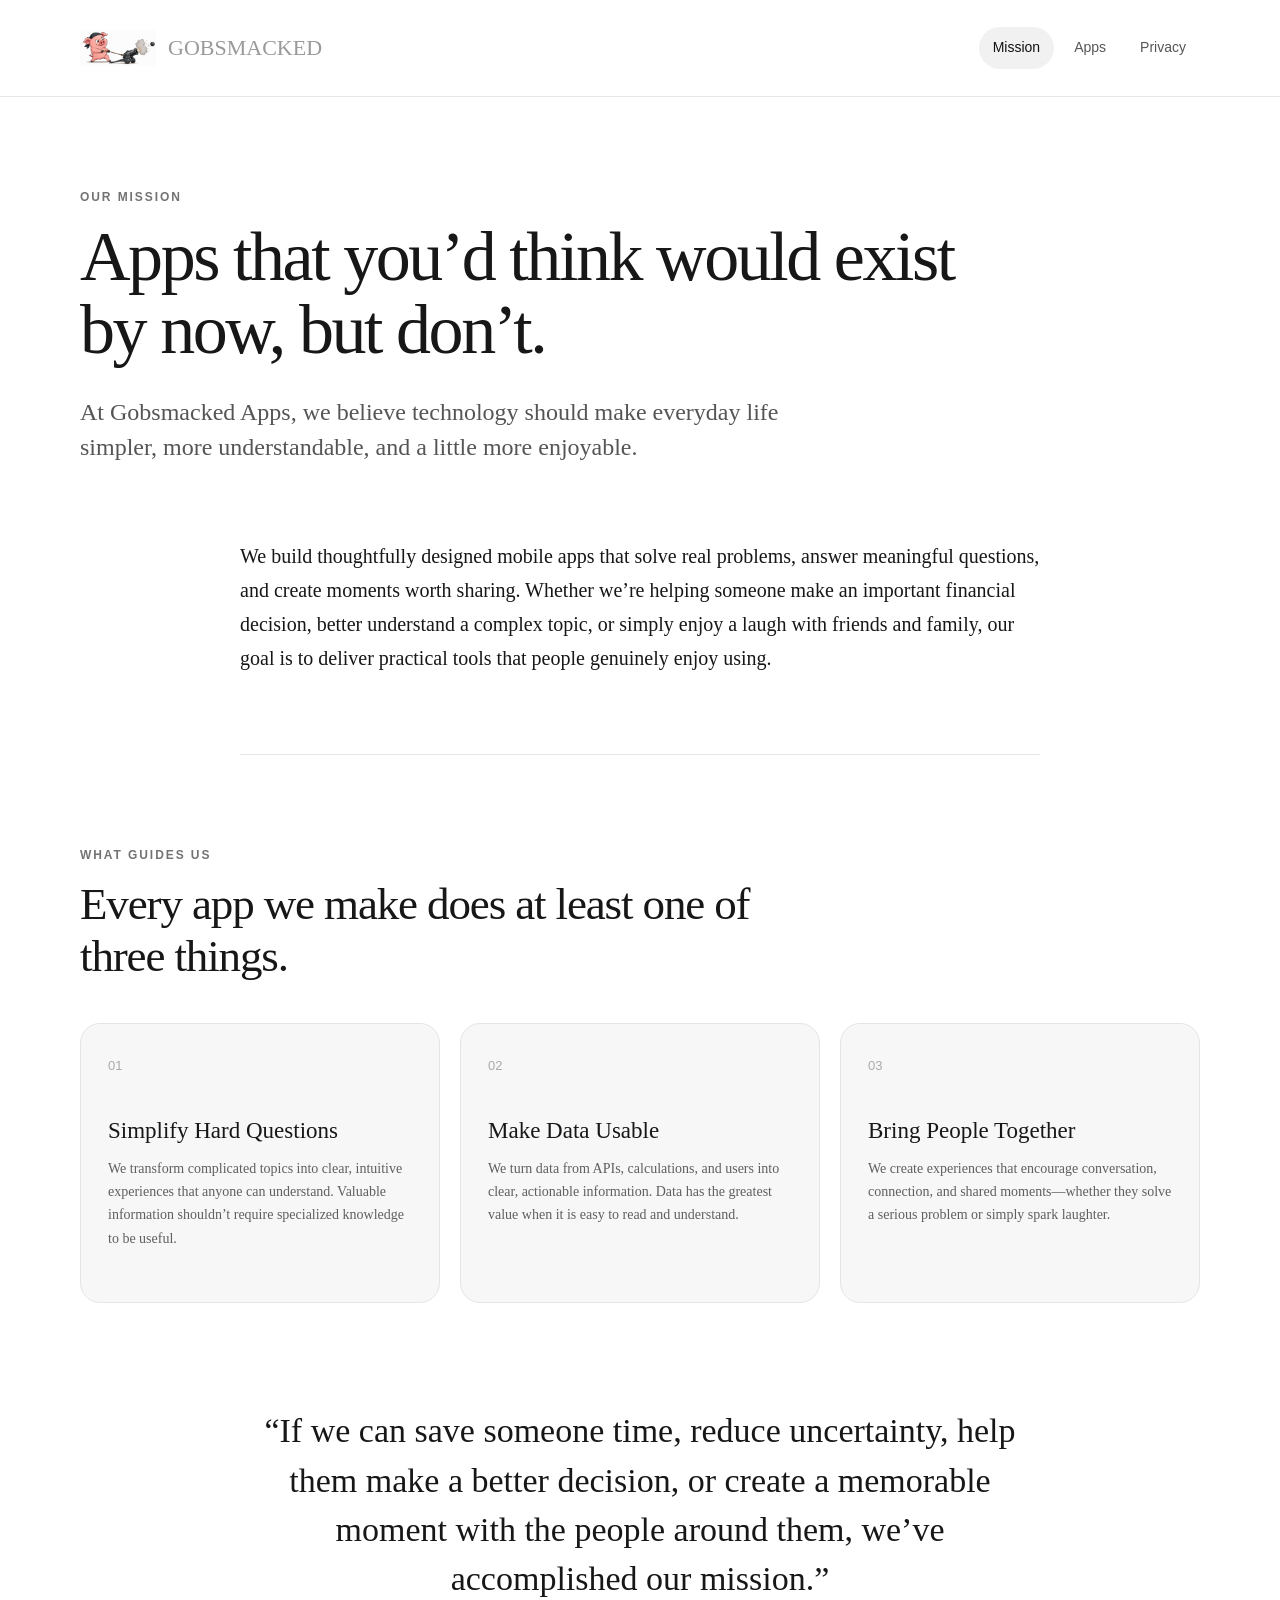
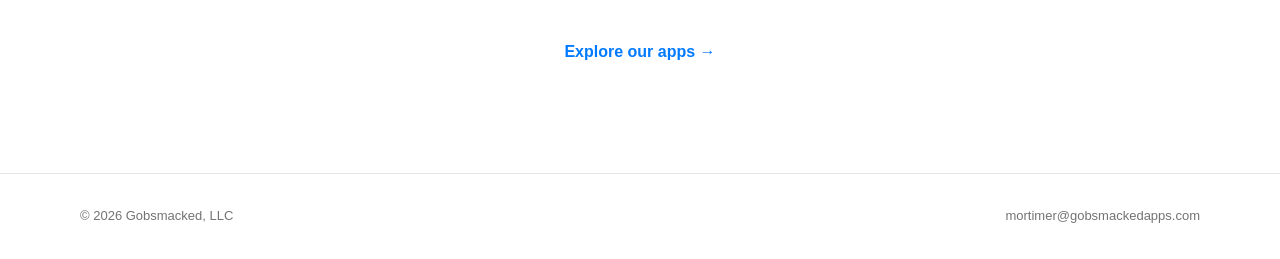
==== commit dbedfed0: "Update Red-Handed workflow images and site header" ====
--- a/index.html
+++ b/index.html
@@ -5,14 +5,14 @@
     <meta name="viewport" content="width=device-width, initial-scale=1">
     <meta name="description" content="Gobsmacked Apps builds thoughtful mobile apps that make everyday life simpler, clearer, and more enjoyable.">
     <title>Our Mission | Gobsmacked Apps</title>
-    <link rel="stylesheet" href="styles.css?v=20260813-1">
+    <link rel="stylesheet" href="styles.css?v=20260813-3">
   </head>
   <body>
     <header class="site-header">
       <div class="site-header-inner">
         <a class="brand" href="./index.html" aria-label="Gobsmacked Apps home">
           <img src="other-images/logo.png" class="brand-logo" alt="">
-          <span>GOBSMACKED, LLC</span>
+          <span>GOBSMACKED</span>
         </a>
         <nav class="site-nav" aria-label="Main navigation">
           <a href="./index.html" aria-current="page">Mission</a>
--- a/styles.css
+++ b/styles.css
@@ -54,7 +54,7 @@
   align-items: center;
   justify-content: space-between;
   width: min(1120px, calc(100% - 48px));
-  min-height: 82px;
+  min-height: 96px;
   margin-inline: auto;
   gap: 32px;
 }
@@ -71,8 +71,8 @@
 }
 
 .brand-logo {
-  width: 58px;
-  height: 58px;
+  width: 76px;
+  height: 76px;
   object-fit: contain;
 }
 
@@ -932,6 +932,71 @@
   line-height: 1.38;
 }
 
+/* Red-Handed shares the compact app-detail structure with its own evidence-board palette. */
+.red-handed-page {
+  --red-handed-navy: #061c36;
+  --red-handed-cream: #fbf7ef;
+  --red-handed-gold: #c79531;
+  --red-handed-red: #a23c35;
+}
+
+.red-handed-page .app-detail-copy h1,
+.red-handed-page .app-detail-copy h2 {
+  color: var(--red-handed-navy);
+}
+
+.red-handed-page .app-detail-action.is-available {
+  color: #fff;
+  background: var(--red-handed-red);
+}
+
+.red-handed-page .privacy-promise {
+  color: #76551c;
+  border-top-color: #eadfc8;
+}
+
+.red-handed-page .workflow-section {
+  background: var(--red-handed-cream);
+}
+
+.red-handed-page .workflow-grid li {
+  border-color: #e5d8be;
+}
+
+.red-handed-page .workflow-grid .step-number {
+  color: var(--red-handed-red);
+}
+
+.red-handed-page .workflow-screen,
+.red-handed-page .feature-screen {
+  width: min(100%, 148px);
+  height: auto;
+  aspect-ratio: auto;
+  margin-right: auto;
+  margin-left: auto;
+  border-color: #d8c8aa;
+  background: #fff;
+  box-shadow: 0 10px 24px rgba(6, 28, 54, 0.1);
+}
+
+.red-handed-page .difference-grid article {
+  border-color: #e6dfd2;
+  background: #faf8f3;
+}
+
+.red-handed-page .app-final-cta {
+  background: var(--red-handed-navy);
+}
+
+.red-handed-page .app-final-cta .eyebrow {
+  color: #d1ad63;
+}
+
+.red-handed-page .app-final-cta .app-detail-action {
+  color: var(--red-handed-navy);
+  background: #fff;
+}
+
 .contact-strip {
   display: flex;
   align-items: center;
@@ -1160,7 +1225,7 @@
   }
 
   .site-header-inner {
-    min-height: 70px;
+    min-height: 82px;
     gap: 12px;
   }
 
@@ -1170,8 +1235,8 @@
   }
 
   .brand-logo {
-    width: 47px;
-    height: 47px;
+    width: 62px;
+    height: 62px;
   }
 
   .site-nav {
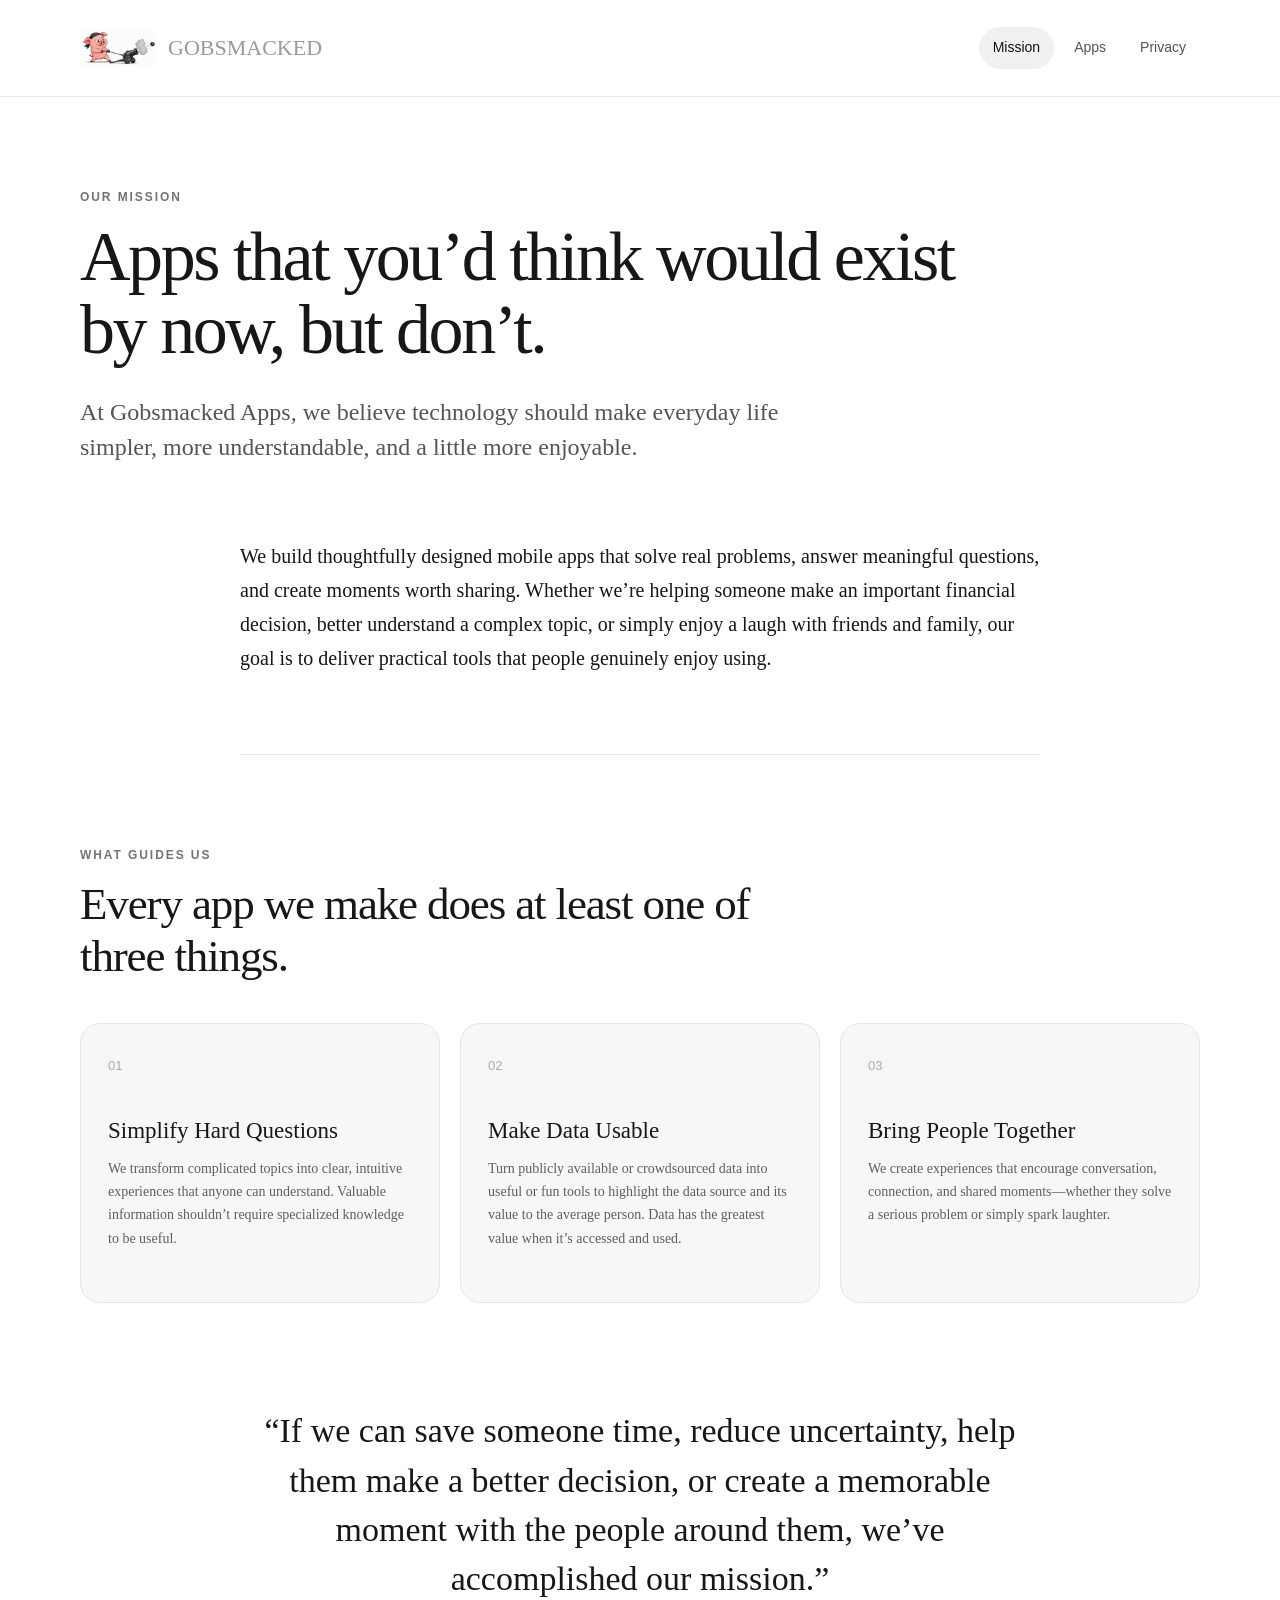
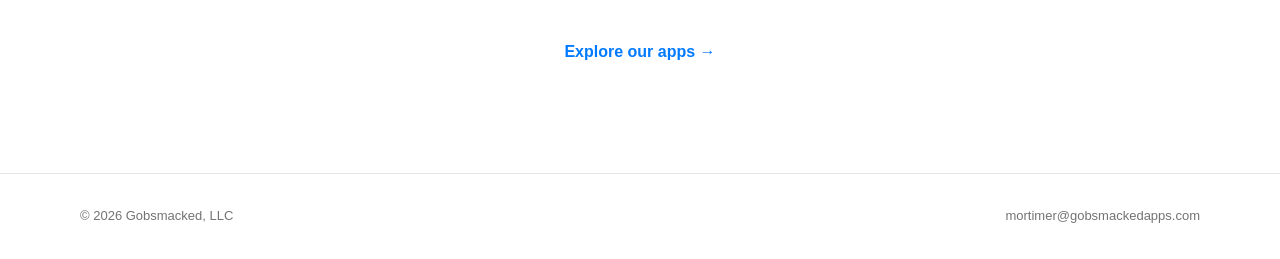
==== commit 5d844118: "Update data purpose language" ====
--- a/index.html
+++ b/index.html
@@ -5,7 +5,7 @@
     <meta name="viewport" content="width=device-width, initial-scale=1">
     <meta name="description" content="Gobsmacked Apps builds thoughtful mobile apps that make everyday life simpler, clearer, and more enjoyable.">
     <title>Our Mission | Gobsmacked Apps</title>
-    <link rel="stylesheet" href="styles.css?v=20260813-3">
+    <link rel="stylesheet" href="styles.css?v=20260813-6">
   </head>
   <body>
     <header class="site-header">
@@ -48,7 +48,7 @@
           <article class="principle-card">
             <span class="principle-number">02</span>
             <h3>Make Data Usable</h3>
-            <p>We turn data from APIs, calculations, and users into clear, actionable information. Data has the greatest value when it is easy to read and understand.</p>
+            <p>Turn publicly available or crowdsourced data into useful or fun tools to highlight the data source and its value to the average person. Data has the greatest value when it’s accessed and used.</p>
           </article>
           <article class="principle-card">
             <span class="principle-number">03</span>
--- a/styles.css
+++ b/styles.css
@@ -244,6 +244,51 @@
   display: grid;
   grid-template-columns: repeat(2, minmax(0, 1fr));
   gap: 20px;
+}
+
+.app-category-list {
+  display: grid;
+  gap: 52px;
+}
+
+.app-category-heading {
+  display: flex;
+  align-items: end;
+  justify-content: space-between;
+  gap: 28px;
+  margin: 0 0 16px;
+  padding-bottom: 10px;
+  border-bottom: 1px solid var(--line);
+}
+
+.app-category-title {
+  margin: 0;
+  font-size: clamp(22px, 2.7vw, 30px);
+  font-weight: 400;
+  letter-spacing: -0.02em;
+  line-height: 1.2;
+}
+
+.app-category-description {
+  max-width: 560px;
+  margin: 0;
+  color: var(--muted);
+  font-size: 13px;
+  line-height: 1.5;
+}
+
+.catalog-error {
+  margin: 0;
+  padding: 24px;
+  border: 1px solid var(--line);
+  border-radius: 16px;
+  color: var(--muted);
+  background: var(--soft);
+}
+
+.catalog-loading {
+  margin: 0;
+  color: var(--muted);
 }
 
 .app-store-item {
@@ -679,137 +724,148 @@
   background: #fff;
 }
 
-/* More-House uses a denser marketing layout so the full story is quick to scan. */
-.more-house-page .app-detail-hero {
+/* Shared app-page package: compact hero, content grids, screenshots and closing CTA. */
+.app-showcase-page .app-detail-hero {
   grid-template-columns: 165px minmax(0, 1fr);
   gap: clamp(26px, 4.5vw, 50px);
   padding-top: 36px;
   padding-bottom: 42px;
 }
 
-.more-house-page .app-detail-icon {
+.app-showcase-page .app-detail-icon {
   border-radius: 22%;
 }
 
-.more-house-page .app-detail-action {
+.app-showcase-page .app-detail-action {
   min-height: 34px;
   margin-top: 12px;
   padding: 7px 13px;
   font-size: 9px;
 }
 
-.more-house-page .app-detail-note {
+.app-showcase-page .app-detail-product .app-detail-action.is-available {
+  color: #fff;
+  background: var(--blue);
+}
+
+.app-showcase-page .app-detail-note {
   margin-top: 7px;
   font-size: 10px;
   line-height: 1.4;
 }
 
-.more-house-page .app-detail-copy h1 {
+.app-showcase-page .app-detail-copy h1 {
   font-size: clamp(38px, 4.8vw, 54px);
 }
 
-.more-house-page .app-detail-copy h2 {
+.app-showcase-page .app-detail-copy h2 {
   margin: 13px 0 11px;
   font-size: clamp(22px, 2.8vw, 31px);
 }
 
-.more-house-page .app-detail-copy > p:not(.eyebrow) {
+.app-showcase-page .app-detail-copy > p:not(.eyebrow) {
   margin-bottom: 8px;
   font-size: 14px;
   line-height: 1.45;
 }
 
-.more-house-page .app-detail-copy .privacy-promise {
+.app-showcase-page .app-detail-copy .privacy-promise {
   margin-top: 12px;
   padding-top: 10px;
   font-size: 11px;
 }
 
-.more-house-page .app-gallery-section {
+.app-showcase-page .app-gallery-section {
   padding-top: 54px;
   padding-bottom: 62px;
   border-top: 1px solid var(--line);
 }
 
-.more-house-page .gallery-heading {
+.app-showcase-page .gallery-heading {
   margin-bottom: 25px;
 }
 
-.more-house-page .app-gallery {
+.app-showcase-page .app-gallery {
   gap: 24px;
   padding-bottom: 24px;
 }
 
-.more-house-page .gallery-phone {
+.app-showcase-page .gallery-phone {
   flex-basis: min(230px, 68vw);
 }
 
-.more-house-page .gallery-phone figcaption {
+.app-showcase-page .gallery-phone figcaption {
   bottom: -27px;
   font-size: 11px;
 }
 
-.more-house-page .app-content-section {
+.app-showcase-page .app-content-section {
   padding-top: 42px;
   padding-bottom: 42px;
 }
 
-.more-house-page .app-content-section h2,
-.more-house-page .app-gallery-section h2,
-.more-house-page .app-final-cta h2 {
+.app-showcase-page .app-content-section h2,
+.app-showcase-page .app-gallery-section h2,
+.app-showcase-page .app-final-cta h2 {
   font-size: clamp(25px, 3.2vw, 34px);
 }
 
-.more-house-page .section-heading {
+.app-showcase-page .section-heading {
+  max-width: none;
   margin-bottom: 21px;
 }
 
-.more-house-page .question-grid,
-.more-house-page .difference-grid {
+.app-showcase-page .section-nowrap {
+  max-width: none;
+  white-space: nowrap;
+}
+
+.app-showcase-page .question-grid,
+.app-showcase-page .difference-grid {
   gap: 12px;
 }
 
-.more-house-page .question-grid article,
-.more-house-page .difference-grid article {
+.app-showcase-page .question-grid article,
+.app-showcase-page .difference-grid article {
   padding: 15px;
   border-radius: 13px;
 }
 
-.more-house-page .question-grid h3,
-.more-house-page .difference-grid h3 {
+.app-showcase-page .question-grid h3,
+.app-showcase-page .difference-grid h3 {
   margin-bottom: 5px;
   font-size: 16px;
 }
 
-.more-house-page .question-grid p,
-.more-house-page .difference-grid p {
+.app-showcase-page .question-grid p,
+.app-showcase-page .difference-grid p {
   font-size: 12px;
   line-height: 1.42;
 }
 
-.more-house-page .workflow-grid {
+.app-showcase-page .workflow-grid {
   gap: 10px;
 }
 
-.more-house-page .workflow-grid li {
+.app-showcase-page .workflow-grid li {
   display: flex;
   flex-direction: column;
   padding: 14px;
   border-radius: 12px;
 }
 
-.more-house-page .workflow-grid h3 {
+.app-showcase-page .workflow-grid h3 {
   margin: 10px 0 4px;
   font-size: 16px;
 }
 
-.more-house-page .workflow-grid p {
+.app-showcase-page .workflow-grid p {
   min-height: 3.9em;
   font-size: 11px;
   line-height: 1.35;
 }
 
-.more-house-page .workflow-screen {
+.app-showcase-page .workflow-screen {
   display: block;
   flex: 0 0 auto;
   align-self: center;
@@ -822,7 +878,7 @@
   box-shadow: 0 10px 24px rgba(18, 61, 30, 0.1);
 }
 
-.more-house-page .feature-screen {
+.app-showcase-page .feature-screen {
   display: block;
   width: 100%;
   height: auto;
@@ -833,11 +889,11 @@
   box-shadow: 0 8px 20px rgba(0, 0, 0, 0.07);
 }
 
-.more-house-page .has-premium {
+.app-showcase-page .has-premium {
   position: relative;
 }
 
-.more-house-page .has-premium > .premium-marker {
+.app-showcase-page .has-premium > .premium-marker {
   position: absolute;
   z-index: 4;
   top: 0;
@@ -858,12 +914,12 @@
   transform: translate(50%, -50%);
 }
 
-.more-house-page .has-premium > .premium-marker:focus {
+.app-showcase-page .has-premium > .premium-marker:focus {
   outline: 2px solid rgba(37, 185, 87, 0.35);
   outline-offset: 2px;
 }
 
-.more-house-page .has-premium > .premium-marker .premium-tooltip {
+.app-showcase-page .has-premium > .premium-marker .premium-tooltip {
   position: absolute;
   z-index: 10;
   bottom: calc(100% + 8px);
@@ -886,32 +942,32 @@
   transition: opacity 0.16s, transform 0.16s;
 }
 
-.more-house-page .has-premium > .premium-marker:hover .premium-tooltip,
-.more-house-page .has-premium > .premium-marker:focus .premium-tooltip {
+.app-showcase-page .has-premium > .premium-marker:hover .premium-tooltip,
+.app-showcase-page .has-premium > .premium-marker:focus .premium-tooltip {
   opacity: 1;
   transform: translateY(0);
 }
 
-.more-house-page .faq-section {
+.app-showcase-page .faq-section {
   padding-top: 15px;
 }
 
-.more-house-page .faq-list {
+.app-showcase-page .faq-list {
   margin-top: 24px;
 }
 
-.more-house-page .faq-list summary {
+.app-showcase-page .faq-list summary {
   padding-top: 15px;
   padding-bottom: 15px;
   font-size: 16px;
 }
 
-.more-house-page .faq-list details p {
+.app-showcase-page .faq-list details p {
   margin-bottom: 17px;
   font-size: 14px;
 }
 
-.more-house-page .app-final-cta {
+.app-showcase-page .app-final-cta {
   grid-template-columns: 58px minmax(0, 1fr) auto;
   gap: 17px;
   margin-top: 5px;
@@ -920,19 +976,24 @@
   border-radius: 15px;
 }
 
-.more-house-page .app-final-icon {
+.app-showcase-page .app-final-icon {
   width: 58px;
   height: 58px;
   border-radius: 14px;
 }
 
-.more-house-page .app-final-cta p:not(.eyebrow) {
+.app-showcase-page .app-final-cta p:not(.eyebrow) {
   margin-top: 5px;
   font-size: 12px;
   line-height: 1.38;
 }
 
-/* Red-Handed shares the compact app-detail structure with its own evidence-board palette. */
+.app-showcase-page .app-final-cta .cta-nowrap {
+  max-width: none;
+  white-space: nowrap;
+}
+
+/* Red~Handed theme: shared structure with an evidence-board palette. */
 .red-handed-page {
   --red-handed-navy: #061c36;
   --red-handed-cream: #fbf7ef;
@@ -943,11 +1004,6 @@
 .red-handed-page .app-detail-copy h1,
 .red-handed-page .app-detail-copy h2 {
   color: var(--red-handed-navy);
-}
-
-.red-handed-page .app-detail-action.is-available {
-  color: #fff;
-  background: var(--red-handed-red);
 }
 
 .red-handed-page .privacy-promise {
@@ -1178,6 +1234,14 @@
     margin-top: 18px;
   }
 
+  .app-category-heading {
+    display: block;
+  }
+
+  .app-category-description {
+    margin-top: 8px;
+  }
+
   .apps-grid {
     grid-template-columns: 1fr;
   }
@@ -1187,9 +1251,14 @@
     gap: 44px;
   }
 
-  .more-house-page .app-detail-hero {
+  .app-showcase-page .app-detail-hero {
     grid-template-columns: 145px minmax(0, 1fr);
     gap: 24px;
+  }
+
+  .app-showcase-page .section-nowrap,
+  .app-showcase-page .app-final-cta .cta-nowrap {
+    white-space: normal;
   }
 
   .workflow-grid {
@@ -1298,7 +1367,7 @@
     padding-bottom: 72px;
   }
 
-  .more-house-page .app-detail-hero {
+  .app-showcase-page .app-detail-hero {
     grid-template-columns: 78px minmax(0, 1fr);
     gap: 14px;
     padding-top: 28px;
@@ -1336,7 +1405,7 @@
     font-size: 42px;
   }
 
-  .more-house-page .app-detail-copy h1 {
+  .app-showcase-page .app-detail-copy h1 {
     font-size: 29px;
   }
 
@@ -1347,7 +1416,7 @@
     font-size: 25px;
   }
 
-  .more-house-page .app-detail-copy h2 {
+  .app-showcase-page .app-detail-copy h2 {
     margin: 8px 0 10px;
     font-size: 18px;
   }
@@ -1371,8 +1440,8 @@
     padding-bottom: 72px;
   }
 
-  .more-house-page .app-content-section,
-  .more-house-page .app-gallery-section {
+  .app-showcase-page .app-content-section,
+  .app-showcase-page .app-gallery-section {
     padding-top: 34px;
     padding-bottom: 34px;
   }
